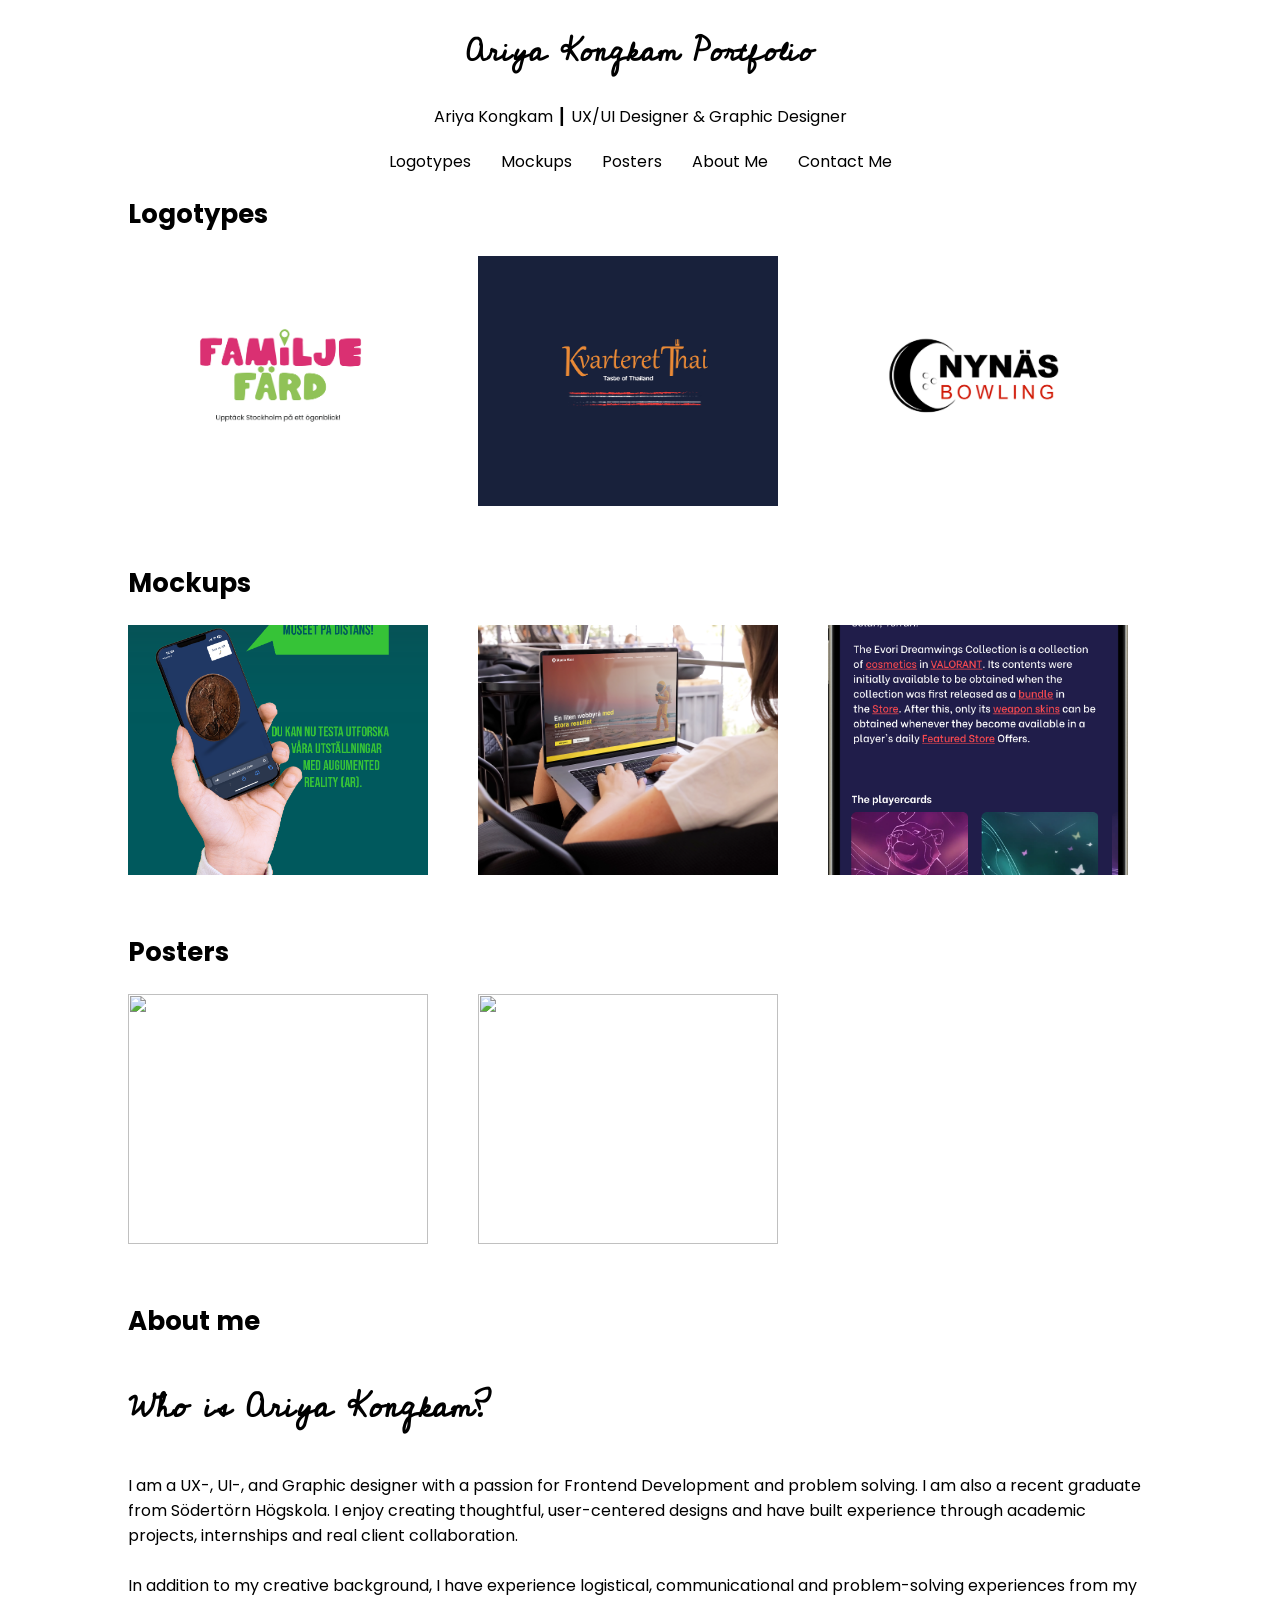
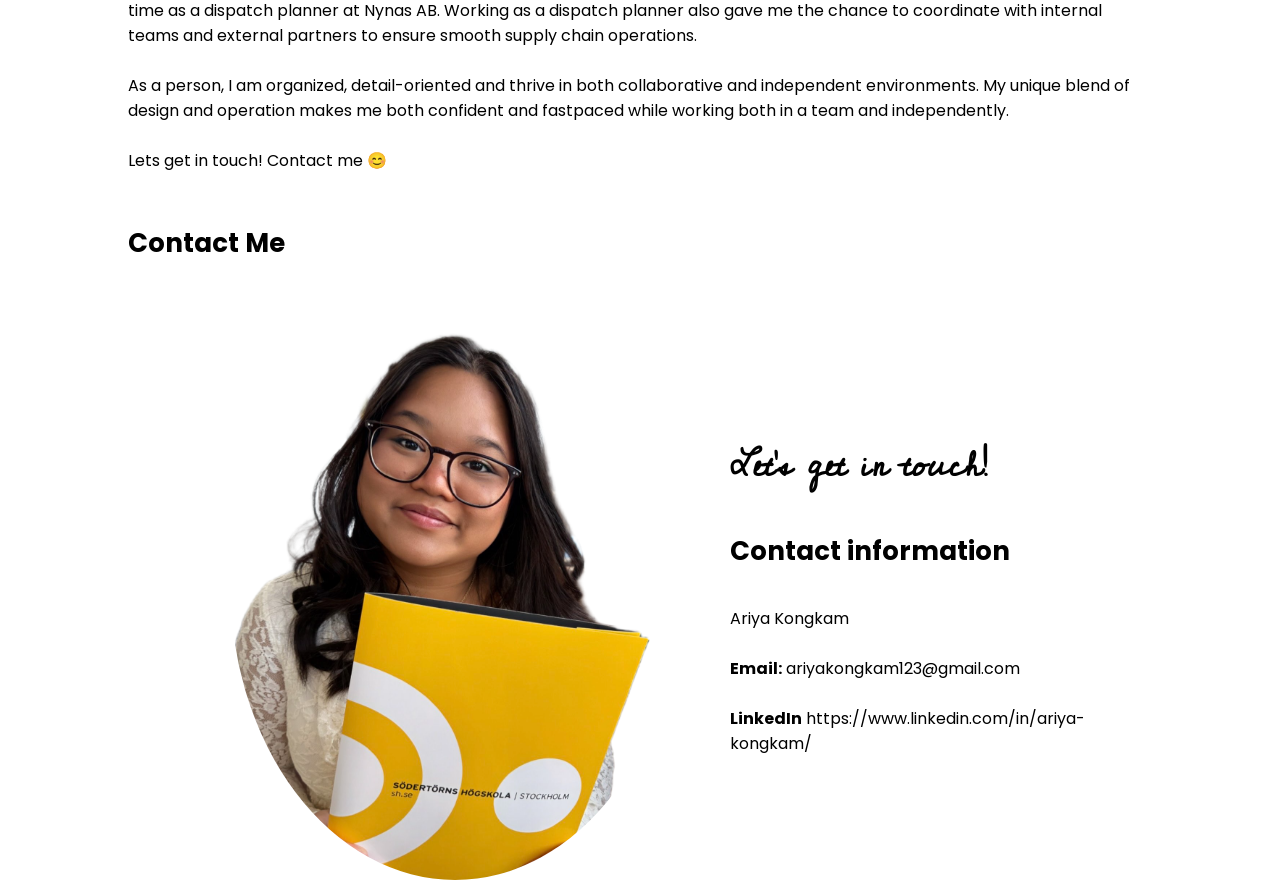
==== index.html @ f7e3c741 "Add files via upload Initial portfolio upload" ====
<!DOCTYPE html>
<html>
    <head>
        <link rel="preconnect" href="https://fonts.googleapis.com">
        <link rel="preconnect" href="https://fonts.gstatic.com" crossorigin>
        <link href="https://fonts.googleapis.com/css2?family=Cedarville+Cursive&family=Poppins:ital,wght@0,100;0,200;0,300;0,400;0,500;0,600;0,700;0,800;0,900;1,100;1,200;1,300;1,400;1,500;1,600;1,700;1,800;1,900&display=swap" rel="stylesheet">

        <link rel="icon" type="image/x-icon" href="favi2.ico">
        <link rel="stylesheet" href="style.css">
        <title>Ariya Kongkam Portfolio</title>
    </head>

<body>
    <h1>Ariya Kongkam Portfolio</h1>
    <div class="underr">
        <p>Ariya Kongkam ┃ UX/UI Designer & Graphic Designer</p>
    </div>

<ul class="nav">
    <li><a href="#logotypes">Logotypes</a></li>
    <li><a href="#mockups">Mockups</a></li>
    <li><a href="#posters">Posters</a></li>
    <li><a href="#aboutme">About Me</a></li>
    <li><a href="#contactme">Contact Me</a></li>
</ul>

<section id="logotypes">
        <h2>Logotypes</h2>
    
            <div class="imgs">
                <a href="familjefard.html"><img src="logotype_familjefard1.png"></a>
                <a href="kvarteretthai.html"><img src="logotype_kvarteretthai.png"></a>
                <a href="nynasbowling.html"><img src="logotype_nynashamnbowling1.png"></a>
            </div>
</section>

<section id="mockups">
        <h2>Mockups</h2>

            <div class="imgs">
                <a href="ekonomiska.html"><img src="mockup_ekonmiska1.png"></a>
                <a href="studiopixel.html"><img src="mockup_studiopixel.png"></a>
                <a href="valorant.html"><img src="uxui_valorant2.png"></a>
        </div>
</section>

<section id="posters">
        <h2>Posters</h2>

        <div class="imgs">
            <a href="dancarino.html"><img src="posters_dancarino.png"></a>
            <a href="fndagen.html"><img src="posters_fndagen.png"></a>
        </div>
</section>

<section id="aboutme">
    <h2>About me</h2>

    <h3>Who is Ariya Kongkam?</h3>

    <p class="aboutme-text">I am a UX-, UI-, and Graphic designer with a passion for Frontend Development and problem solving. I am also a recent graduate from Södertörn Högskola. I enjoy creating thoughtful, user-centered designs and have built experience through academic projects, internships and real client collaboration.<br><br>
        In addition to my creative background, I have experience logistical, communicational and problem-solving experiences from my time as a dispatch planner at Nynas AB. Working as a dispatch planner also gave me the chance to coordinate with internal teams and external partners to ensure smooth supply chain operations.<br><br>
        As a person, I am organized, detail-oriented and thrive in both collaborative and independent environments. My unique blend of design and operation makes me both confident and fastpaced while working both in a team and independently.
<br><br>
Lets get in touch! Contact me 😊</p>
    
</section>

<section id="contactme">
        <h2>Contact Me</h2>

        <div class="contact-container">
            <div>
                <img src="me2.png" alt="ariya kongkam">
            </div>

            <div class="contacttext">
                <h3>Let's get in touch!</h3>

                <h4>Contact information<br></h4>
                    <p>Ariya Kongkam<br><br>
                    <strong>Email:</strong> ariyakongkam123@gmail.com<br><br>
                    <strong>LinkedIn</strong> https://www.linkedin.com/in/ariya-kongkam/
                    </p>
            </div>
        </div>
</section>

</body>
</html>
---- style.css ----
body{
    scroll-behavior: smooth;
    font-family: "Poppins", sans-serif;
    margin: 0px 10% 0px 10%;
}

h1{
    font-family: "Cedarville Cursive", cursive;
    font-size: 32px;
    text-align: center;
    list-style: none;
}

.underr{
    text-align: center;
}

h2{
    font-size: 26px;
}

h3{
    font-family: "Cedarville Cursive", cursive;
    font-size: 34px;
}

.p{
    font-size: 14px;
}

/* Poppins font */
.poppins-regular {
  font-family: "Poppins", sans-serif;
  font-weight: 400;
  font-style: normal;
}

.poppins-bold {
  font-family: "Poppins", sans-serif;
  font-weight: 700;
  font-style: normal;
}

/* Cederville Cursive */
.cedarville-cursive-regular {
  font-family: "Cedarville Cursive", cursive;
  font-weight: 400;
  font-style: normal;
}

/* Navigation */
.nav{
    list-style: none;
    padding: 0%;
    margin: 20px 0;
    display: flex;
    gap: 30px;
    justify-content: center;
}

.nav li a{
    text-decoration: none;
    color: black;
}

.nav li a:hover{
    font-weight: bold;
}

/* Images */
.imgs{
    margin-bottom: 5%;
    display: flex;
    gap: 50px;
    flex-wrap: wrap;
}

.imgs img{
    width: 300px;
    height: 250px;
    object-fit: cover;
    transition: 0.5s;
}

.imgs img:hover{
    opacity: 0.3;
}

/* Contact feild */
.contact-container{
    margin-left: 10%;
    display: flex;
    align-items: center;
    gap: 50px;
}

.contact-container img{
    width: 450px;
    max-height: 600px;
    border-radius: 50%;
}

.contacttext{
    max-width: 500px;
}

.contacttext h4{
    font-size: 26px;
    font-weight: bold;
}

/* design */
.design{
    text-align: center;
    justify-content: center;
}

.design img{
    width: 40%;
    height: 100%;
    padding: 20px;
}

.design h4{
    font-weight: bold;
    font-size: 14px;
}

.design p{
    margin-bottom: 8%;
}

/* Back icon */
.backicon{
    display: inline-flex;
    align-items: center;
    gap: 20px;
}

.aboutme-text{
    margin-bottom: 5%;
}
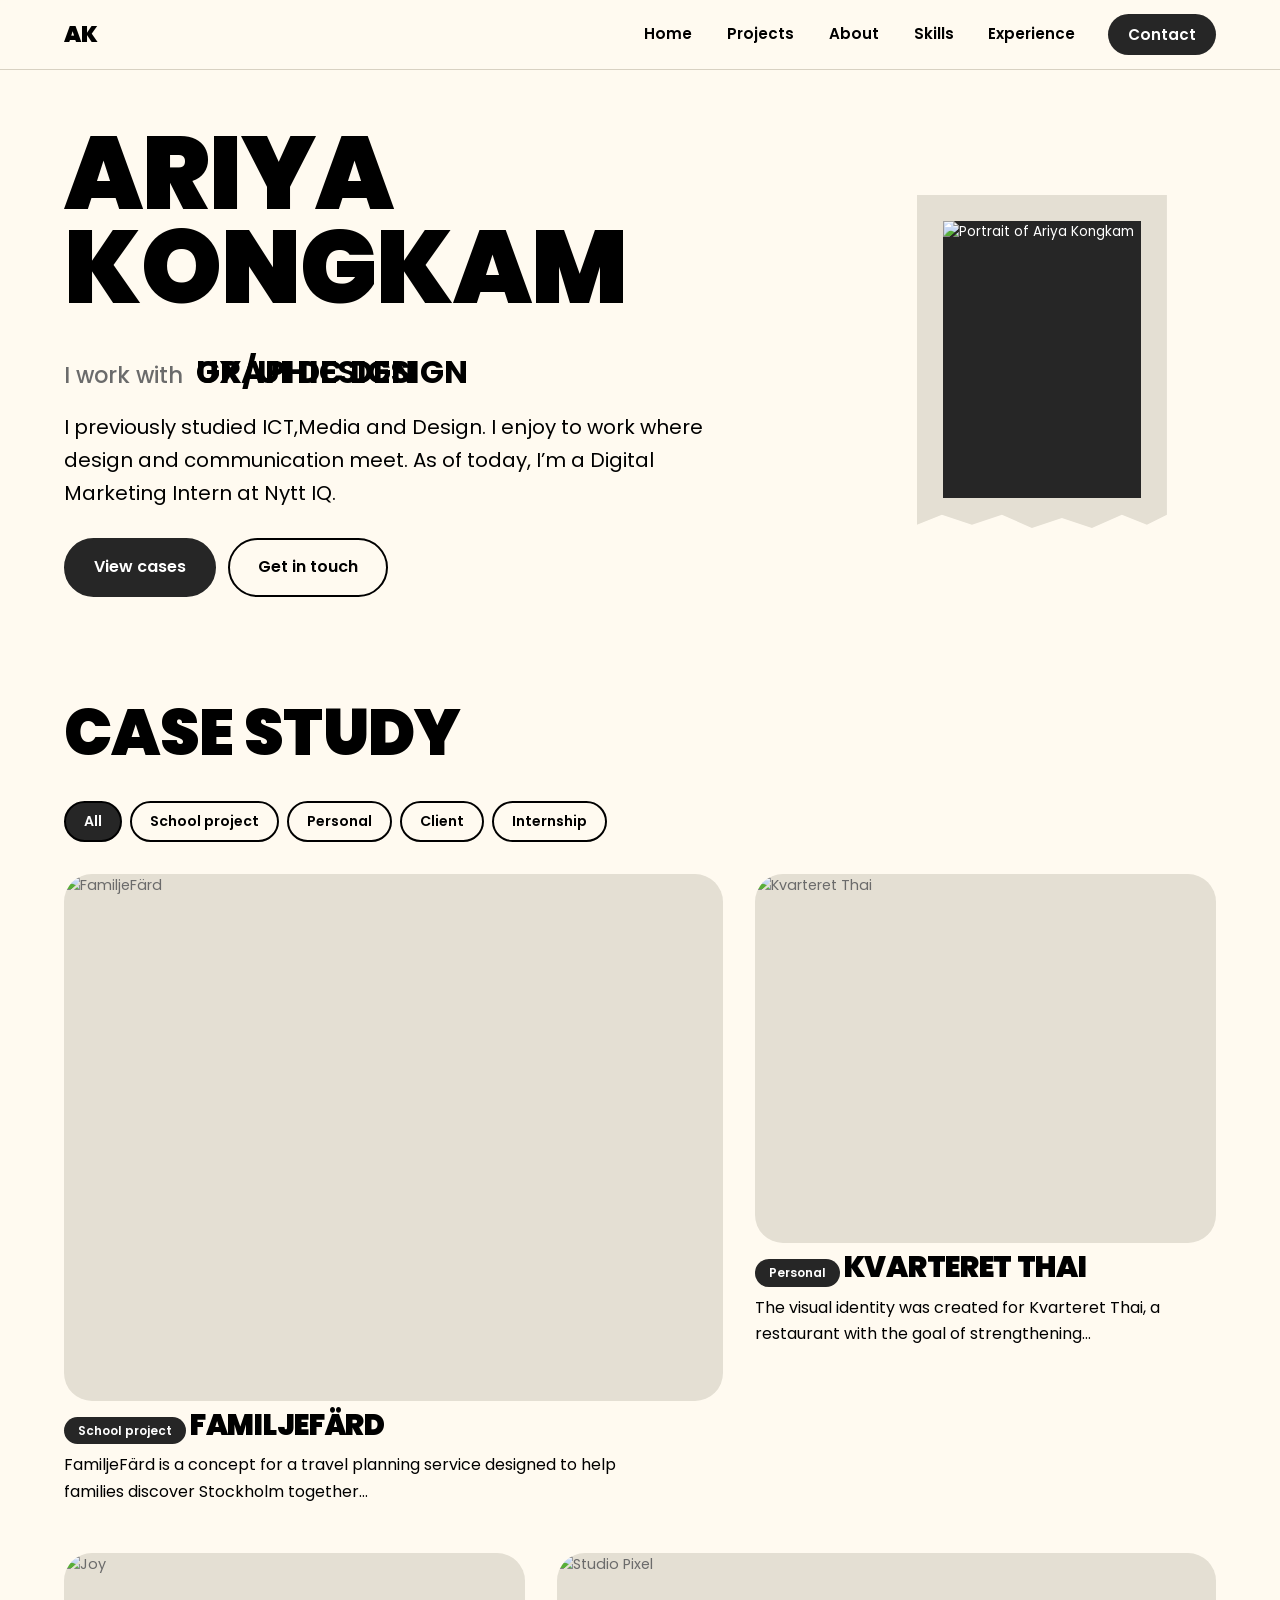
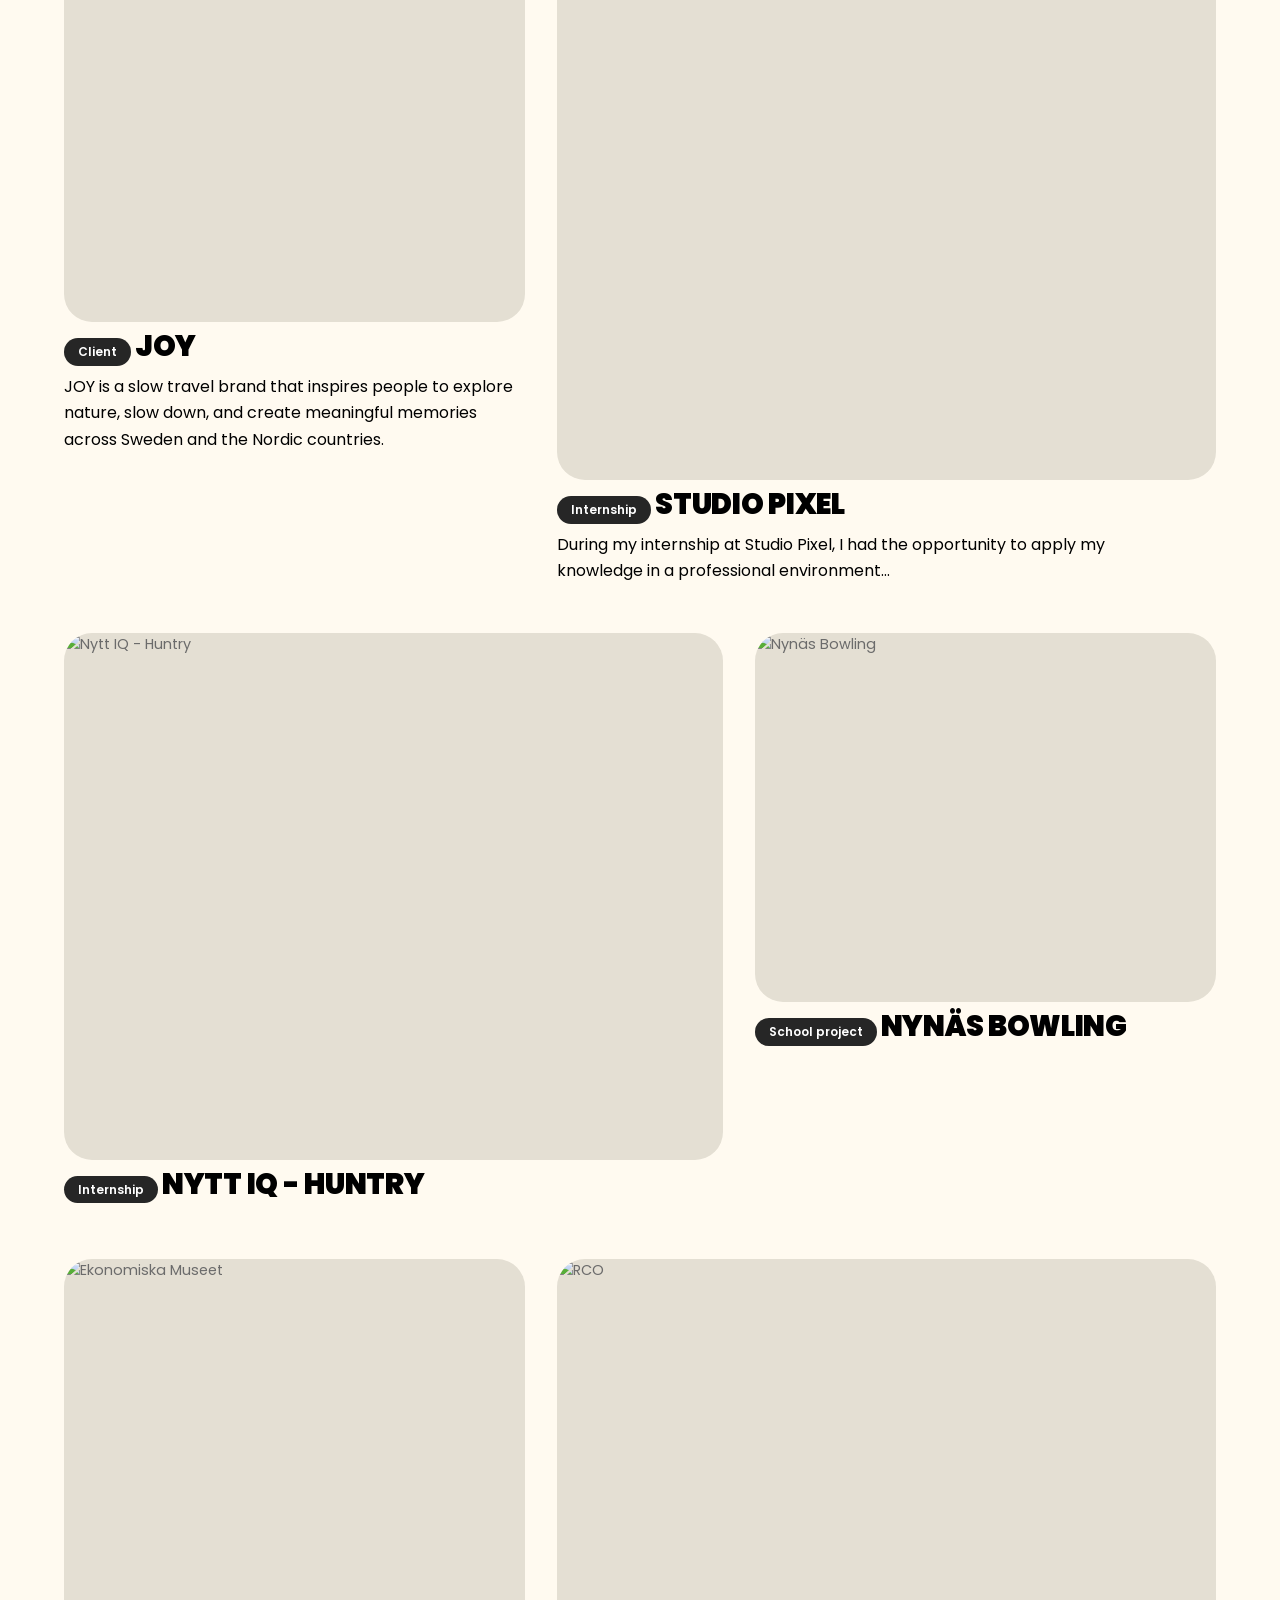
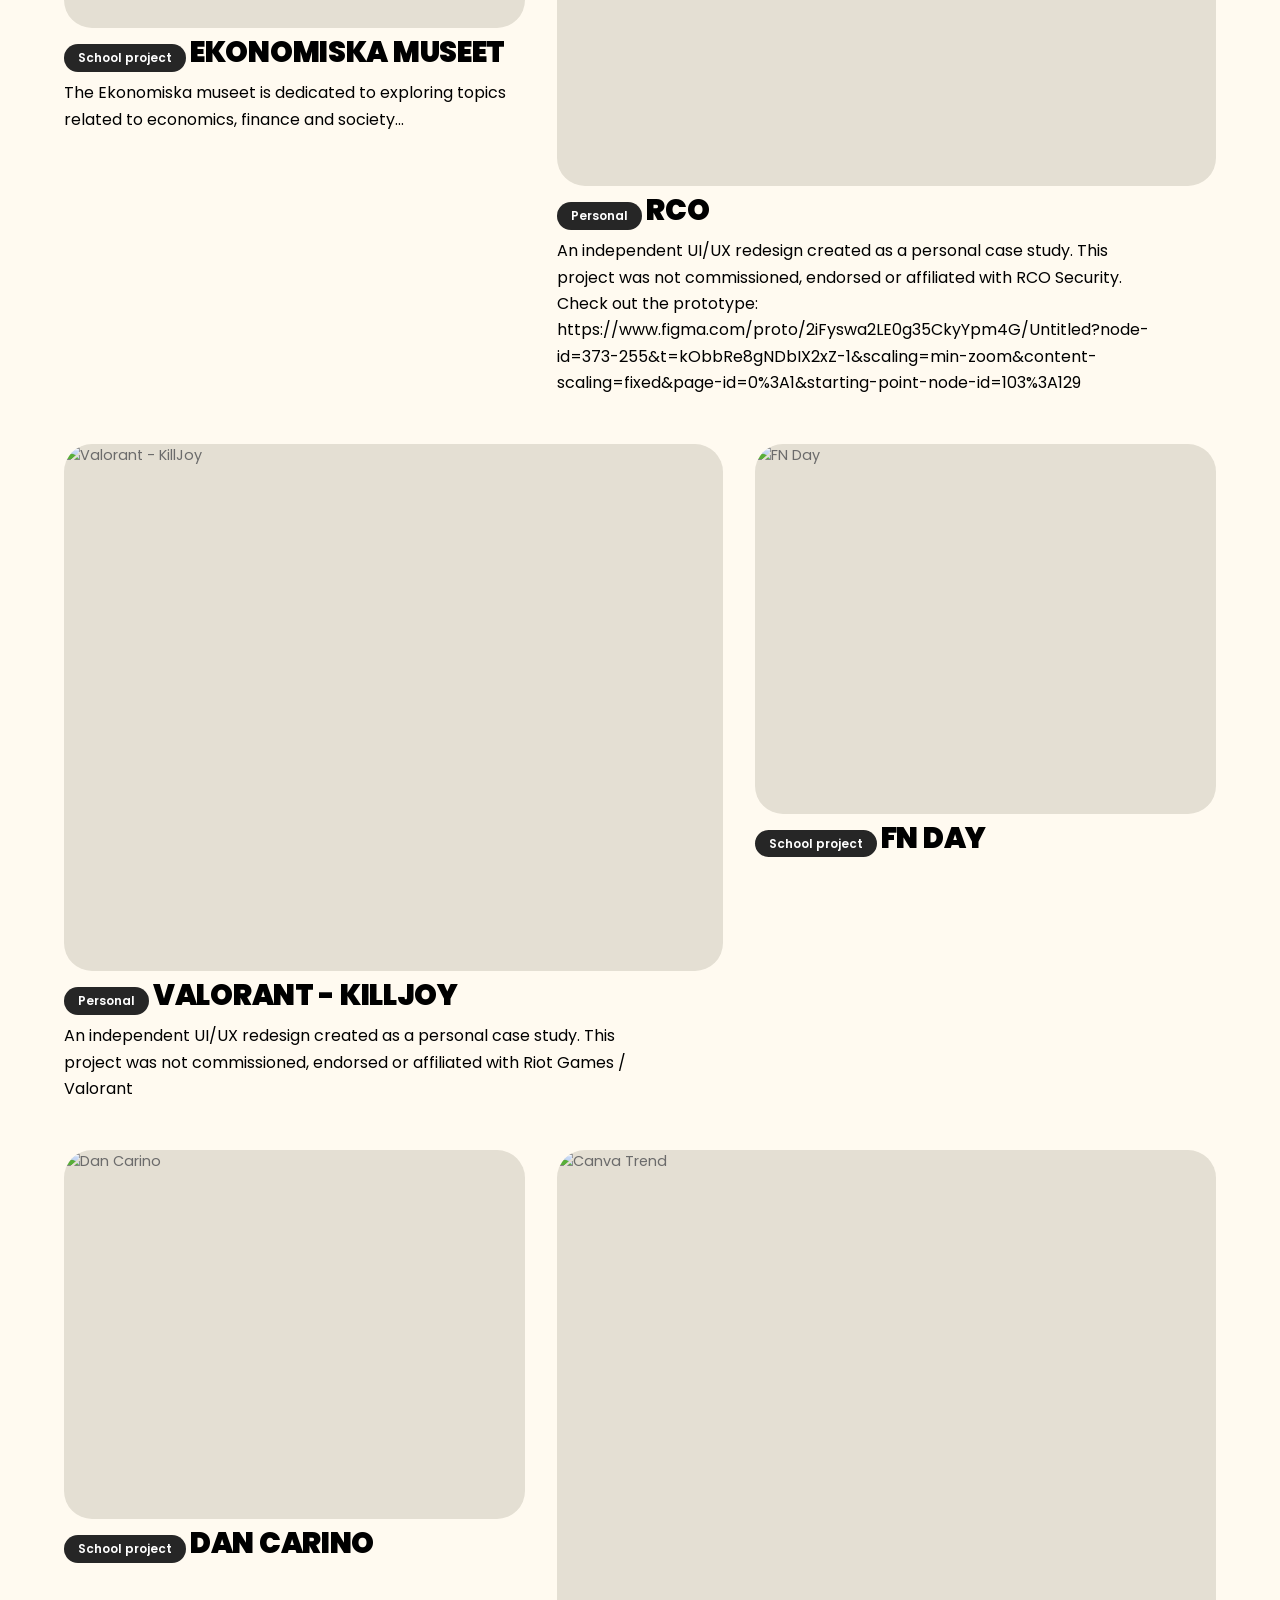
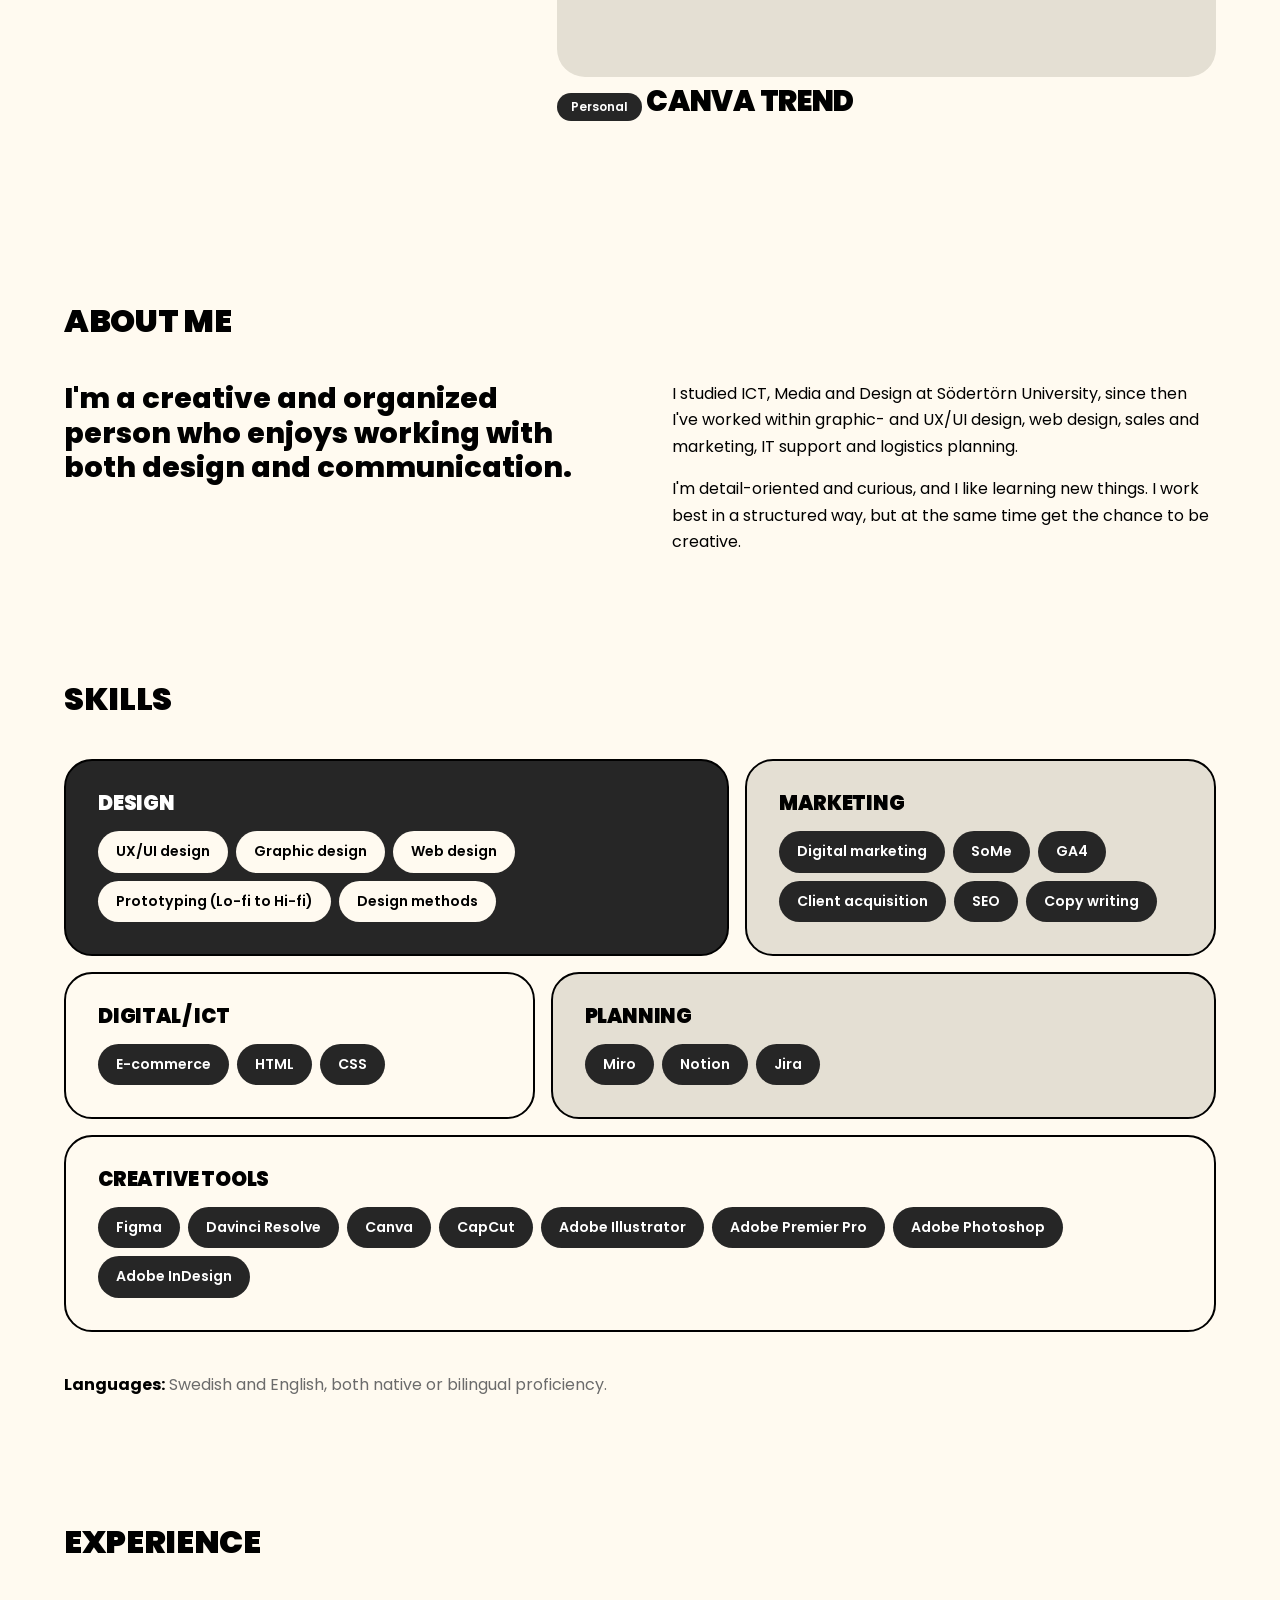
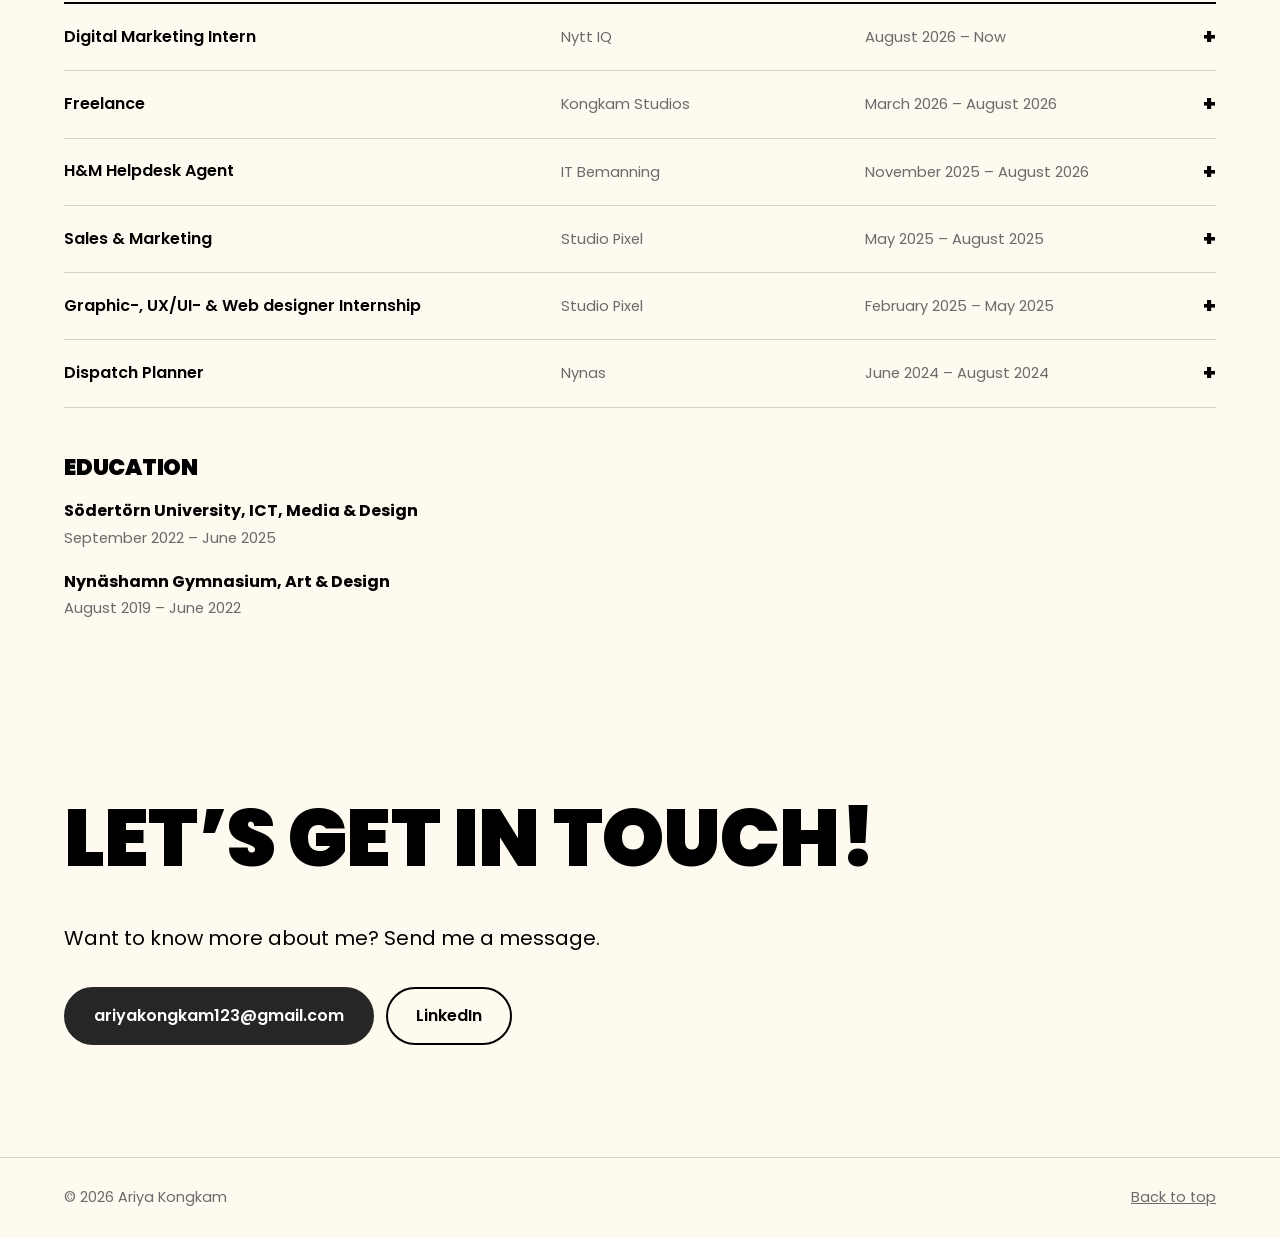
==== commit d9847444: "Add files via upload" ====
--- a/index.html
+++ b/index.html
@@ -1,90 +1,104 @@
-<!DOCTYPE html>
-<html>
-    <head>
-        <link rel="preconnect" href="https://fonts.googleapis.com">
-        <link rel="preconnect" href="https://fonts.gstatic.com" crossorigin>
-        <link href="https://fonts.googleapis.com/css2?family=Cedarville+Cursive&family=Poppins:ital,wght@0,100;0,200;0,300;0,400;0,500;0,600;0,700;0,800;0,900;1,100;1,200;1,300;1,400;1,500;1,600;1,700;1,800;1,900&display=swap" rel="stylesheet">
-
-        <link rel="icon" type="image/x-icon" href="favi2.ico">
-        <link rel="stylesheet" href="style.css">
-        <title>Ariya Kongkam Portfolio</title>
-    </head>
-
-<body>
-    <h1>Ariya Kongkam Portfolio</h1>
-    <div class="underr">
-        <p>Ariya Kongkam ┃ UX/UI Designer & Graphic Designer</p>
-    </div>
-
-<ul class="nav">
-    <li><a href="#logotypes">Logotypes</a></li>
-    <li><a href="#mockups">Mockups</a></li>
-    <li><a href="#posters">Posters</a></li>
-    <li><a href="#aboutme">About Me</a></li>
-    <li><a href="#contactme">Contact Me</a></li>
-</ul>
-
-<section id="logotypes">
-        <h2>Logotypes</h2>
-    
-            <div class="imgs">
-                <a href="familjefard.html"><img src="logotype_familjefard1.png"></a>
-                <a href="kvarteretthai.html"><img src="logotype_kvarteretthai.png"></a>
-                <a href="nynasbowling.html"><img src="logotype_nynashamnbowling1.png"></a>
-            </div>
-</section>
-
-<section id="mockups">
-        <h2>Mockups</h2>
-
-            <div class="imgs">
-                <a href="ekonomiska.html"><img src="mockup_ekonmiska1.png"></a>
-                <a href="studiopixel.html"><img src="mockup_studiopixel.png"></a>
-                <a href="valorant.html"><img src="uxui_valorant2.png"></a>
-        </div>
-</section>
-
-<section id="posters">
-        <h2>Posters</h2>
-
-        <div class="imgs">
-            <a href="dancarino.html"><img src="posters_dancarino.png"></a>
-            <a href="fndagen.html"><img src="posters_fndagen.png"></a>
-        </div>
-</section>
-
-<section id="aboutme">
-    <h2>About me</h2>
-
-    <h3>Who is Ariya Kongkam?</h3>
-
-    <p class="aboutme-text">I am a UX-, UI-, and Graphic designer with a passion for Frontend Development and problem solving. I am also a recent graduate from Södertörn Högskola. I enjoy creating thoughtful, user-centered designs and have built experience through academic projects, internships and real client collaboration.<br><br>
-        In addition to my creative background, I have experience logistical, communicational and problem-solving experiences from my time as a dispatch planner at Nynas AB. Working as a dispatch planner also gave me the chance to coordinate with internal teams and external partners to ensure smooth supply chain operations.<br><br>
-        As a person, I am organized, detail-oriented and thrive in both collaborative and independent environments. My unique blend of design and operation makes me both confident and fastpaced while working both in a team and independently.
-<br><br>
-Lets get in touch! Contact me 😊</p>
-    
-</section>
-
-<section id="contactme">
-        <h2>Contact Me</h2>
-
-        <div class="contact-container">
-            <div>
-                <img src="me2.png" alt="ariya kongkam">
-            </div>
-
-            <div class="contacttext">
-                <h3>Let's get in touch!</h3>
-
-                <h4>Contact information<br></h4>
-                    <p>Ariya Kongkam<br><br>
-                    <strong>Email:</strong> ariyakongkam123@gmail.com<br><br>
-                    <strong>LinkedIn</strong> https://www.linkedin.com/in/ariya-kongkam/
-                    </p>
-            </div>
-        </div>
-</section>
-
-</body>
-</html>+<!DOCTYPE html>
+<html lang="en">
+<head>
+<meta charset="utf-8">
+<meta name="viewport" content="width=device-width, initial-scale=1">
+<title>Ariya Kongkam | UX/UI, Graphic Design & Digital Marketing</title>
+<meta name="description" content="Portfolio of Ariya Kongkam: UX/UI and graphic design, digital marketing and social media. Based in Stockholm.">
+<meta property="og:title" content="Ariya Kongkam | Portfolio">
+<meta property="og:description" content="UX/UI, graphic design and digital marketing.">
+<meta property="og:type" content="website">
+<!-- [WEBSITE URL] add <link rel="canonical" href="..."> and og:image once you have a domain -->
+<link rel="preconnect" href="https://fonts.googleapis.com">
+<link rel="preconnect" href="https://fonts.gstatic.com" crossorigin>
+<link href="https://fonts.googleapis.com/css2?family=Poppins:wght@400;500;600;800;900&display=swap" rel="stylesheet">
+<link rel="stylesheet" href="style.css">
+<link rel="stylesheet" href="modal.css">
+<script type="application/ld+json">
+{"@context":"https://schema.org","@type":"Person","name":"Ariya Kongkam","jobTitle":"Digital Marketing Intern, UX/UI and Graphic Designer","email":"mailto:ariyakongkam123@gmail.com","sameAs":["https://www.linkedin.com/in/ariya-kongkam/"],"alumniOf":"Södertörn University"}
+</script>
+</head>
+<body>
+<a class="skip" href="#main">Skip to content</a>
+
+<header class="nav">
+  <a class="logo" href="#home" aria-label="Ariya Kongkam, home">AK</a>
+  <button class="burger" aria-label="Open menu" aria-expanded="false" aria-controls="menu"><span></span><span></span></button>
+  <nav id="menu" aria-label="Main">
+    <a href="#home">Home</a>
+    <a href="#projects">Projects</a>
+    <a href="#about">About</a>
+    <a href="#skills">Skills</a>
+    <a href="#experience">Experience</a>
+    <a href="#contact" class="pill-link">Contact</a>
+  </nav>
+</header>
+
+<main id="main">
+<section id="home" class="hero">
+  <div class="hero-text">
+    <h1>Ariya<br>Kongkam</h1>
+    <p class="role-line"><span>I work with</span>
+      <span class="roles" aria-live="off">
+        <b class="on">UX/UI design</b><b>graphic design</b><b>digital marketing</b>
+      </span>
+    </p>
+    <p class="lead">I previously studied ICT,Media and Design. I enjoy to work where design and communication meet. As of today, I’m a Digital Marketing Intern at Nytt IQ.</p>
+    <div class="actions">
+      <a class="btn" href="#projects">View cases</a>
+      <a class="btn ghost" href="#contact">Get in touch</a>
+    </div>
+  </div>
+  <div class="hero-photo" aria-hidden="false">
+    <div class="paper">
+      <div class="photo"><img src="images/ariya.png" alt="Portrait of Ariya Kongkam"></div>
+    </div>
+  </div>
+</section>
+
+<section id="projects">
+  <h2>Case study</h2>
+  <div class="filters" id="filters" role="group" aria-label="Filter projects"></div>
+  <div class="grid" id="project-grid"></div>
+</section>
+
+<section id="about">
+  <h2>About me</h2>
+  <div class="about-grid">
+    <p class="big-text">I'm a creative and organized person who enjoys working with both design and communication.</p>
+    <div class="prose">
+      <p>I studied ICT, Media and Design at Södertörn University, since then I've worked within graphic- and UX/UI design, web design, sales and marketing, IT support and logistics planning.</p>
+      <p>I'm detail-oriented and curious, and I like learning new things. I work best in a structured way, but at the same time get the chance to be creative.</p>
+    </div>
+  </div>
+</section>
+
+<section id="skills">
+  <h2>Skills</h2>
+  <div class="skill-groups" id="skill-groups"></div>
+  <p class="langs"><b>Languages:</b> Swedish and English, both native or bilingual proficiency.</p>
+</section>
+
+<section id="experience">
+  <h2>Experience</h2>
+  <div class="exp" id="timeline"></div>
+  <h3 class="sub">Education</h3>
+  <ul class="edu" id="edu"></ul>
+</section>
+
+<section id="contact" class="contact">
+  <h2>Let’s get in touch!</h2>
+  <p class="lead">Want to know more about me? Send me a message.</p>
+  <div class="contact-links">
+    <a class="btn" href="mailto:ariyakongkam123@gmail.com">ariyakongkam123@gmail.com</a>
+    <a class="btn ghost" href="https://www.linkedin.com/in/ariya-kongkam/" target="_blank" rel="noopener">LinkedIn</a>
+    <!-- [OTHER LINKS]: Instagram, Behance, Dribbble, etc. Copy a line above and change the link. -->
+  </div>
+</section>
+</main>
+
+<footer><span>© <span id="year"></span> Ariya Kongkam</span><a href="#home">Back to top</a></footer>
+<script src="script.js"></script>
+<script src="case-studies.js"></script>
+</body>
+</html>
--- a/style.css
+++ b/style.css
@@ -1,142 +1,156 @@
-body{
-    scroll-behavior: smooth;
-    font-family: "Poppins", sans-serif;
-    margin: 0px 10% 0px 10%;
-}
-
-h1{
-    font-family: "Cedarville Cursive", cursive;
-    font-size: 32px;
-    text-align: center;
-    list-style: none;
-}
-
-.underr{
-    text-align: center;
-}
-
-h2{
-    font-size: 26px;
-}
-
-h3{
-    font-family: "Cedarville Cursive", cursive;
-    font-size: 34px;
-}
-
-.p{
-    font-size: 14px;
-}
-
-/* Poppins font */
-.poppins-regular {
-  font-family: "Poppins", sans-serif;
-  font-weight: 400;
-  font-style: normal;
-}
-
-.poppins-bold {
-  font-family: "Poppins", sans-serif;
-  font-weight: 700;
-  font-style: normal;
-}
-
-/* Cederville Cursive */
-.cedarville-cursive-regular {
-  font-family: "Cedarville Cursive", cursive;
-  font-weight: 400;
-  font-style: normal;
-}
-
-/* Navigation */
-.nav{
-    list-style: none;
-    padding: 0%;
-    margin: 20px 0;
-    display: flex;
-    gap: 30px;
-    justify-content: center;
-}
-
-.nav li a{
-    text-decoration: none;
-    color: black;
-}
-
-.nav li a:hover{
-    font-weight: bold;
-}
-
-/* Images */
-.imgs{
-    margin-bottom: 5%;
-    display: flex;
-    gap: 50px;
-    flex-wrap: wrap;
-}
-
-.imgs img{
-    width: 300px;
-    height: 250px;
-    object-fit: cover;
-    transition: 0.5s;
-}
-
-.imgs img:hover{
-    opacity: 0.3;
-}
-
-/* Contact feild */
-.contact-container{
-    margin-left: 10%;
-    display: flex;
-    align-items: center;
-    gap: 50px;
-}
-
-.contact-container img{
-    width: 450px;
-    max-height: 600px;
-    border-radius: 50%;
-}
-
-.contacttext{
-    max-width: 500px;
-}
-
-.contacttext h4{
-    font-size: 26px;
-    font-weight: bold;
-}
-
-/* design */
-.design{
-    text-align: center;
-    justify-content: center;
-}
-
-.design img{
-    width: 40%;
-    height: 100%;
-    padding: 20px;
-}
-
-.design h4{
-    font-weight: bold;
-    font-size: 14px;
-}
-
-.design p{
-    margin-bottom: 8%;
-}
-
-/* Back icon */
-.backicon{
-    display: inline-flex;
-    align-items: center;
-    gap: 20px;
-}
-
-.aboutme-text{
-    margin-bottom: 5%;
-}+/* ---------- Tokens (edit colours/fonts here) ---------- */
+:root{
+  --cream:#FFFAF0;
+  --ink:#000;
+  --pill:#262626;
+  --grey:#6b6b6b;
+  --paper:#E4DFD3;
+  --line:#d8d1c2;
+  --font:'Poppins',system-ui,sans-serif;
+  --pad:clamp(20px,5vw,72px);
+}
+*{box-sizing:border-box;margin:0}
+html{scroll-behavior:smooth;scroll-padding-top:76px}
+body{background:var(--cream);color:var(--ink);font:400 1rem/1.65 var(--font);-webkit-font-smoothing:antialiased}
+img{max-width:100%;display:block}
+a{color:inherit}
+:focus-visible{outline:3px solid var(--ink);outline-offset:3px;border-radius:6px}
+.skip{position:absolute;left:-999px;background:var(--ink);color:#fff;padding:8px 14px;z-index:99}
+.skip:focus{left:8px;top:8px}
+
+section{padding:clamp(56px,9vw,112px) var(--pad);max-width:1280px;margin:0 auto}
+h1,h2,h3{font-weight:900;line-height:1;letter-spacing:-.01em}
+h2{font-size:clamp(1.8rem,4.5vw,2.8rem);text-transform:uppercase;margin-bottom:clamp(24px,4vw,44px)}
+.lead{font-size:clamp(1.05rem,2vw,1.25rem);max-width:34em}
+.section-note{color:var(--grey);margin:-24px 0 32px}
+
+/* ---------- Nav ---------- */
+.nav{position:sticky;top:0;z-index:50;display:flex;justify-content:space-between;align-items:center;padding:14px var(--pad);background:rgba(255,250,240,.94);backdrop-filter:blur(6px);border-bottom:1px solid var(--line)}
+.logo{font-weight:900;font-size:1.4rem;text-decoration:none}
+.nav nav{display:flex;gap:clamp(14px,2.4vw,32px);align-items:center}
+.nav nav a{text-decoration:none;font-weight:600;font-size:.95rem;padding:6px 2px;border-bottom:2px solid transparent;transition:border-color .2s}
+.nav nav a:hover{border-color:var(--ink)}
+.nav nav a.pill-link{background:var(--pill);color:#fff;border-radius:999px;padding:8px 20px;border:0}
+.burger{display:none;width:44px;height:44px;border:0;background:none;cursor:pointer;position:relative}
+.burger span{position:absolute;left:10px;right:10px;height:3px;background:var(--ink);border-radius:2px;transition:transform .25s,top .25s}
+.burger span:first-child{top:16px}.burger span:last-child{top:25px}
+.burger[aria-expanded=true] span:first-child{top:21px;transform:rotate(45deg)}
+.burger[aria-expanded=true] span:last-child{top:21px;transform:rotate(-45deg)}
+
+/* ---------- Hero ---------- */
+.hero{display:grid;grid-template-columns:1.7fr .8fr;gap:clamp(24px,5vw,72px);align-items:center;padding-top:clamp(28px,5vw,56px);padding-bottom:clamp(24px,4vw,48px)}
+.hero h1{font-size:clamp(2.8rem,8.5vw,6.4rem);text-transform:uppercase;line-height:.92;position:relative;display:inline-block}
+.role-line{margin:clamp(20px,3vw,32px) 0 12px;font-weight:800;font-size:clamp(1.3rem,3vw,2rem);text-transform:uppercase;display:flex;flex-wrap:wrap;gap:.4em;align-items:baseline}
+.role-line>span:first-child{font-weight:500;text-transform:none;color:var(--grey);font-size:.7em}
+.roles{display:inline-grid}
+.roles b{grid-area:1/1;opacity:0;transform:translateY(60%);transition:opacity .45s,transform .45s}
+.roles b.on{opacity:1;transform:none}
+.actions{display:flex;flex-wrap:wrap;gap:12px;margin-top:28px}
+.btn{display:inline-block;background:var(--pill);color:#fff;font-weight:600;text-decoration:none;padding:14px 28px;border-radius:999px;border:2px solid var(--pill);transition:transform .2s,background .2s,color .2s}
+.btn:hover{transform:translateY(-2px)}
+.btn.ghost{background:transparent;color:var(--ink);border-color:var(--ink)}
+.btn.ghost:hover{background:var(--ink);color:#fff}
+
+.hero-photo{position:relative;justify-self:center;width:min(100%,250px)}
+.paper{background:var(--paper);padding:26px 26px 30px;display:flex;clip-path:polygon(0 0,100% 0,100% 96%,92% 99%,82% 96%,70% 100%,58% 97%,46% 100%,34% 96%,22% 99%,10% 96%,0 99%);aspect-ratio:3/4}
+.photo{flex:1;width:100%;background:var(--pill);color:#fff;display:grid;place-items:center;font-size:.85rem;overflow:hidden}
+.photo img{width:100%;height:100%;object-fit:cover}
+
+/* ---------- About ---------- */
+.about-grid{display:grid;grid-template-columns:1fr 1fr;gap:clamp(24px,5vw,72px);align-items:start}
+.big-text{font-size:clamp(1.25rem,2.6vw,1.8rem);font-weight:800;line-height:1.2}
+.prose p+p{margin-top:1em}
+.prose{max-width:34em}
+
+/* ---------- Skills ---------- */
+.tags{display:flex;flex-wrap:wrap;gap:8px;list-style:none;padding:0}
+.tags li{background:var(--pill);color:#fff;font-weight:600;font-size:.88rem;padding:9px 18px;border-radius:999px}
+.tags li.todo{background:transparent;color:var(--grey);border:2px dashed var(--line)}
+.langs{margin-top:40px;color:var(--grey)}.langs b{color:var(--ink)}
+
+/* ---------- Projects ---------- */
+.grid{display:grid;grid-template-columns:repeat(12,1fr);gap:clamp(28px,4vw,48px) clamp(16px,3vw,32px)}
+.card{grid-column:span 6;text-decoration:none;display:block}
+.card:nth-child(4n+1),.card:nth-child(4n){grid-column:span 7}
+.card:nth-child(4n+2),.card:nth-child(4n+3){grid-column:span 5}
+.thumb{position:relative;overflow:hidden;border-radius:28px;background:var(--paper);aspect-ratio:5/4;display:grid;place-items:center;color:var(--grey);font-size:.9rem}
+.thumb img{position:absolute;inset:0;width:100%;height:100%;object-fit:cover;transition:transform .6s cubic-bezier(.2,.7,.2,1)}
+.card:hover .thumb img,.card:focus-visible .thumb img{transform:scale(1.05)}
+.view{position:absolute;right:16px;bottom:16px;background:var(--cream);color:var(--ink);font-weight:600;font-size:.85rem;padding:8px 18px;border-radius:999px;opacity:0;transform:translateY(8px);transition:opacity .25s,transform .25s}
+.card:hover .view,.card:focus-visible .view{opacity:1;transform:none}
+.card h3{font-size:1.8rem;margin:18px 0 6px;text-transform:uppercase;background:linear-gradient(var(--ink),var(--ink)) 0 100%/0 3px no-repeat;display:inline;transition:background-size .3s}
+.card:hover h3{background-size:100% 3px}
+.cat{display:inline-block;background:var(--pill);color:#fff;font-size:.75rem;font-weight:600;padding:4px 14px;border-radius:999px;margin-top:16px}
+.card p{margin-top:8px;max-width:38em}
+.tools{color:var(--grey);font-size:.88rem}
+
+#projects{max-width:1440px;padding-top:clamp(32px,5vw,56px)}
+#projects h2{font-size:clamp(2.2rem,6vw,4rem)}
+#about,#skills,#experience{padding-top:clamp(36px,5vw,64px);padding-bottom:clamp(36px,5vw,64px)}
+#about h2,#skills h2,#experience h2{font-size:clamp(1.4rem,3vw,2rem)}
+.filters{display:flex;flex-wrap:wrap;gap:8px;margin:-8px 0 32px}.filters:empty{display:none}
+.filters button{font:600 .88rem var(--font);padding:8px 18px;border-radius:999px;border:2px solid var(--ink);background:transparent;cursor:pointer}
+.filters button[aria-pressed=true]{background:var(--pill);color:#fff}
+.card[hidden]{display:none}
+
+/* ---------- Experience (compact, expandable) ---------- */
+.exp{border-top:2px solid var(--ink)}
+.exp details{border-bottom:1px solid var(--line)}
+.exp summary{list-style:none;cursor:pointer;display:grid;grid-template-columns:2fr 1.2fr 1.3fr 24px;gap:12px;padding:16px 0;align-items:center;font-weight:600}
+.exp summary::-webkit-details-marker{display:none}
+.exp summary::after{content:"+";font-weight:800;font-size:1.3rem;justify-self:end;transition:transform .25s}
+.exp details[open] summary::after{transform:rotate(45deg)}
+.exp .o,.exp .w{color:var(--grey);font-weight:400;font-size:.92rem}
+.exp ul{padding:0 0 18px 1.2em}
+.sub{font-size:1.4rem;text-transform:uppercase;margin:48px 0 20px}
+.edu{list-style:none;padding:0;display:grid;gap:18px}
+.edu b{display:block}.edu span{color:var(--grey);font-size:.92rem}
+
+/* ---------- Contact ---------- */
+.contact h2{font-size:clamp(2.2rem,7vw,5rem)}
+.contact-links{display:flex;flex-wrap:wrap;gap:12px;margin-top:32px}
+footer{display:flex;justify-content:space-between;padding:28px var(--pad);border-top:1px solid var(--line);color:var(--grey);font-size:.9rem;max-width:1280px;margin:0 auto}
+
+/* ---------- Tablet ---------- */
+@media(max-width:900px){
+  .hero{grid-template-columns:1fr;min-height:0}
+  .hero-photo{order:-1;width:min(55%,220px);justify-self:start;margin-bottom:12px}
+  .about-grid{grid-template-columns:1fr}
+  .card,.card:nth-child(n){grid-column:span 6}
+}
+/* ---------- Mobile ---------- */
+@media(max-width:640px){
+  .burger{display:block}
+  .nav nav{position:absolute;top:100%;left:0;right:0;flex-direction:column;align-items:stretch;gap:0;background:var(--cream);border-bottom:1px solid var(--line);padding:8px var(--pad) 20px;display:none}
+  .nav nav.open{display:flex}
+  .nav nav a{font-size:1.2rem;font-weight:800;padding:14px 0;border-bottom:1px solid var(--line)}
+  .nav nav a.pill-link{text-align:center;margin-top:14px;padding:14px}
+  .card,.card:nth-child(n){grid-column:1/-1}
+  .view{opacity:1;transform:none}
+  .btn{width:100%;text-align:center}
+  .exp summary{grid-template-columns:1fr 24px;gap:2px 12px}
+  .exp summary::after{grid-column:2;grid-row:1/4}
+    .contact-links .btn{word-break:break-all}
+}
+/* ---------- Scroll reveal ---------- */
+.reveal{opacity:0;transform:translateY(18px);transition:opacity .6s ease,transform .6s ease}
+.reveal.in{opacity:1;transform:none}
+@media(prefers-reduced-motion:reduce){
+  .reveal{opacity:1;transform:none}
+  html{scroll-behavior:auto}
+  *{transition:none!important}
+}
+
+/* ---------- Skills tiles ---------- */
+.skill-groups{display:grid;grid-template-columns:repeat(12,1fr);gap:16px}
+.tile{grid-column:span 6;border:2px solid var(--ink);border-radius:28px;padding:clamp(20px,3vw,32px)}
+.tile h3{font-size:1.25rem;text-transform:uppercase;margin-bottom:18px}
+.tile .tags li{transition:transform .2s}
+.tile .tags li:hover{transform:rotate(-3deg) translateY(-2px)}
+.t0{background:var(--pill);color:#fff}
+.t0 .tags li{background:var(--cream);color:var(--ink)}
+.t1,.t3{background:var(--paper)}
+.t4{grid-column:1/-1}
+.t4 .tags li.todo{border-color:var(--grey)}
+@media(min-width:901px){.t0,.t3{grid-column:span 7}.t1,.t2{grid-column:span 5}}
+@media(max-width:640px){.tile,.t4{grid-column:1/-1}}
--- a/modal.css
+++ b/modal.css
@@ -0,0 +1,37 @@
+/* Case study pop-up. Loads after style.css */
+body.cm-open{overflow:hidden}
+dialog.cm{width:min(1000px,100%);max-width:100%;max-height:100dvh;height:100dvh;margin:0 auto;padding:0;border:0;background:var(--cream);color:var(--ink);overflow-y:auto;overscroll-behavior:contain}
+dialog.cm::backdrop{background:rgba(0,0,0,.6)}
+@media(min-width:760px){
+  dialog.cm{height:auto;max-height:calc(100dvh - 48px);margin:24px auto;border-radius:32px}
+}
+@media(prefers-reduced-motion:no-preference){
+  dialog.cm[open]{animation:cm-in .3s ease}
+  dialog.cm[open]::backdrop{animation:cm-fade .3s ease}
+  @keyframes cm-in{from{opacity:0;transform:translateY(24px)}}
+  @keyframes cm-fade{from{opacity:0}}
+}
+.cm-inner{padding:clamp(20px,4vw,48px)}
+.cm-close{position:sticky;top:0;float:right;z-index:3;font:600 .9rem var(--font);background:var(--pill);color:#fff;border:0;border-radius:999px;padding:10px 22px;cursor:pointer}
+.cm-close:hover{transform:translateY(-1px)}
+.cm-head{clear:both;padding-top:8px}
+.cm-head .cat{margin:0 0 14px}
+.cm-head h2{font-size:clamp(2.2rem,8vw,4.6rem);text-transform:uppercase;line-height:.95;margin:0}
+.cm-head .lead{margin-top:16px}
+.cm-meta{display:grid;grid-template-columns:repeat(auto-fit,minmax(150px,1fr));gap:18px;margin:28px 0;padding:20px 0;border-top:2px solid var(--ink);border-bottom:1px solid var(--line)}
+.cm-meta dt{color:var(--grey);font-size:.85rem}
+.cm-meta dd{margin:2px 0 0;font-weight:600}
+.cm-media{position:relative;margin:0;border-radius:24px;overflow:hidden;background:var(--paper);aspect-ratio:4/3}
+.cm-media.hero,.cm-media.wide{aspect-ratio:16/9;grid-column:1/-1}
+.cm-media img,.cm-media video,.cm-media iframe{position:absolute;inset:0;width:100%;height:100%;object-fit:cover;border:0}
+.cm-media video{background:#000}
+.cm-media.logo img{object-fit:contain;padding:clamp(16px,5vw,56px)}
+.cm-block{display:grid;grid-template-columns:1fr 2fr;gap:clamp(12px,4vw,48px);padding:clamp(24px,4vw,44px) 0;border-bottom:1px solid var(--line)}
+.cm-block h3{font-size:clamp(1.15rem,2.4vw,1.5rem);margin:0}
+.cm-block p+p{margin-top:1em}
+.cm-gallery{display:grid;grid-template-columns:1fr 1fr;gap:clamp(10px,2vw,20px);padding-top:clamp(24px,4vw,44px)}
+.cm-meta+.cm-media{margin-bottom:0}
+@media(max-width:640px){
+  .cm-block{grid-template-columns:1fr}
+  .cm-gallery{grid-template-columns:1fr}
+}
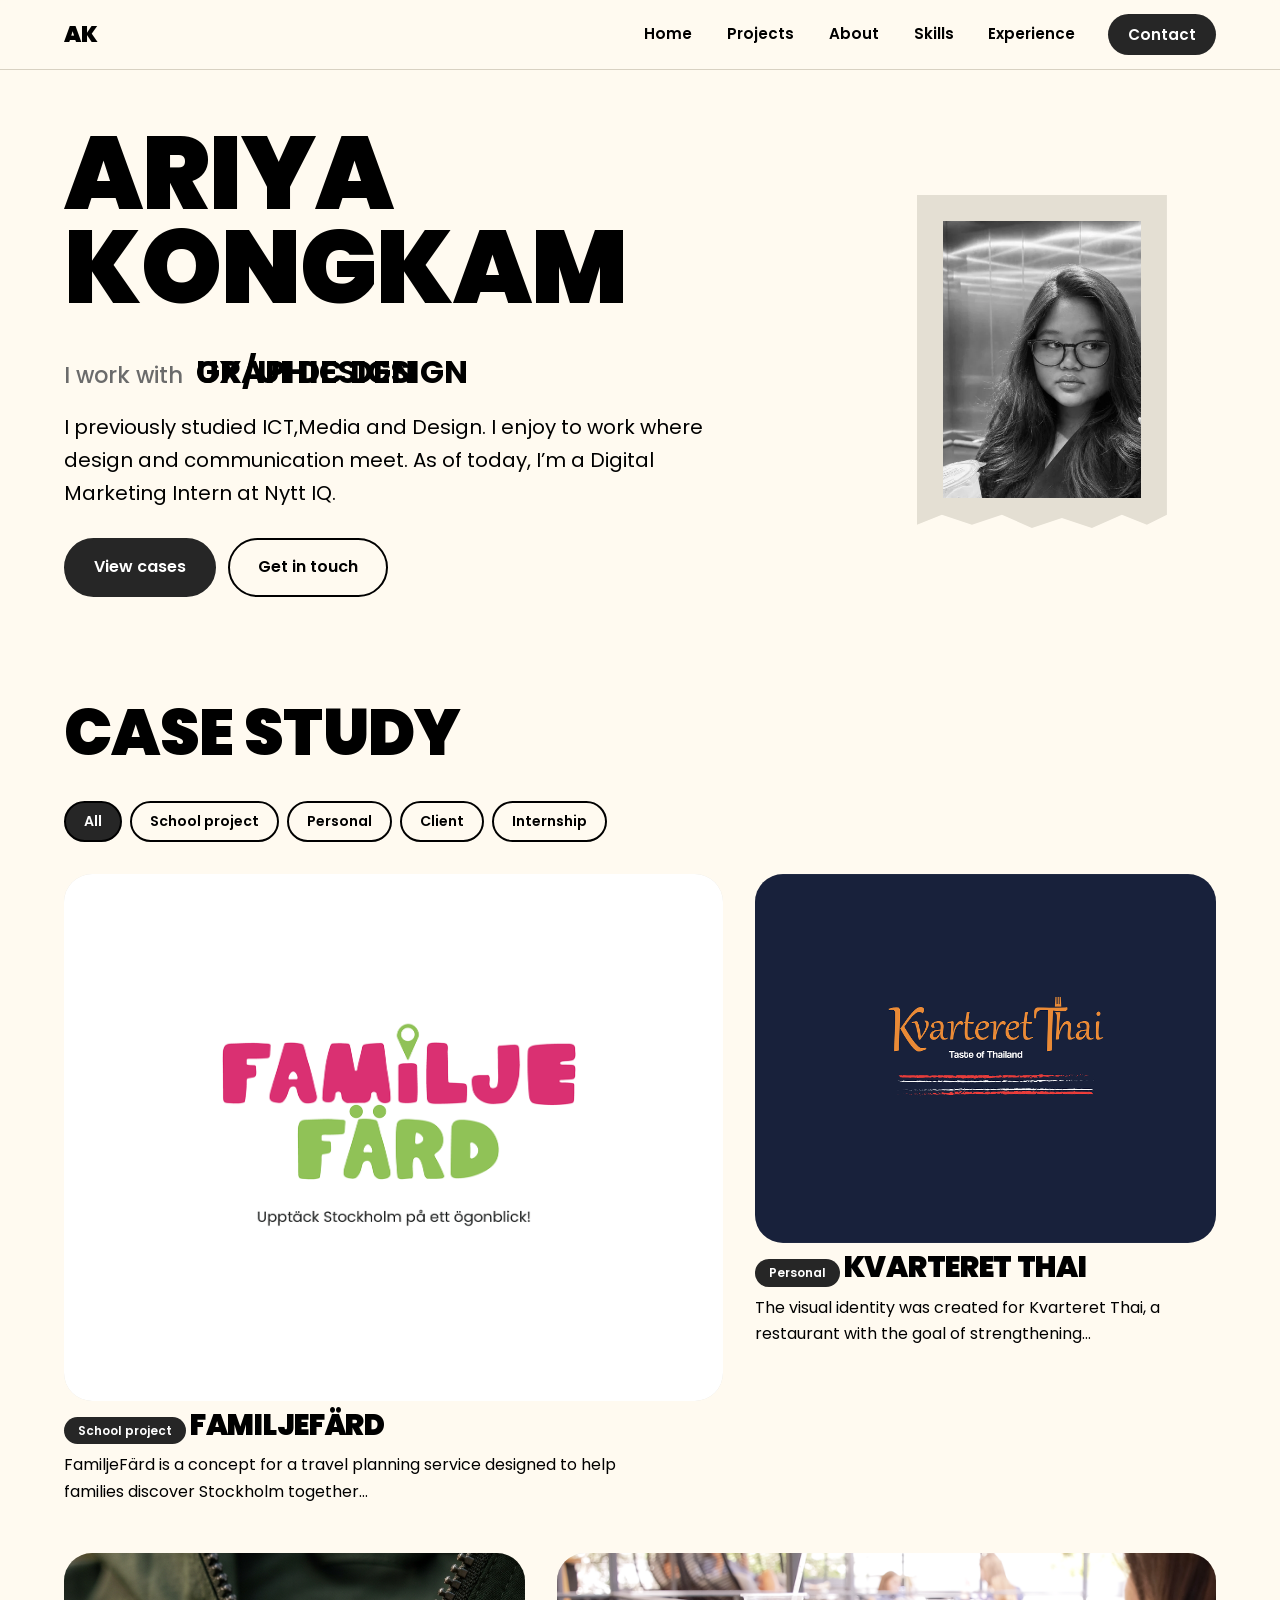
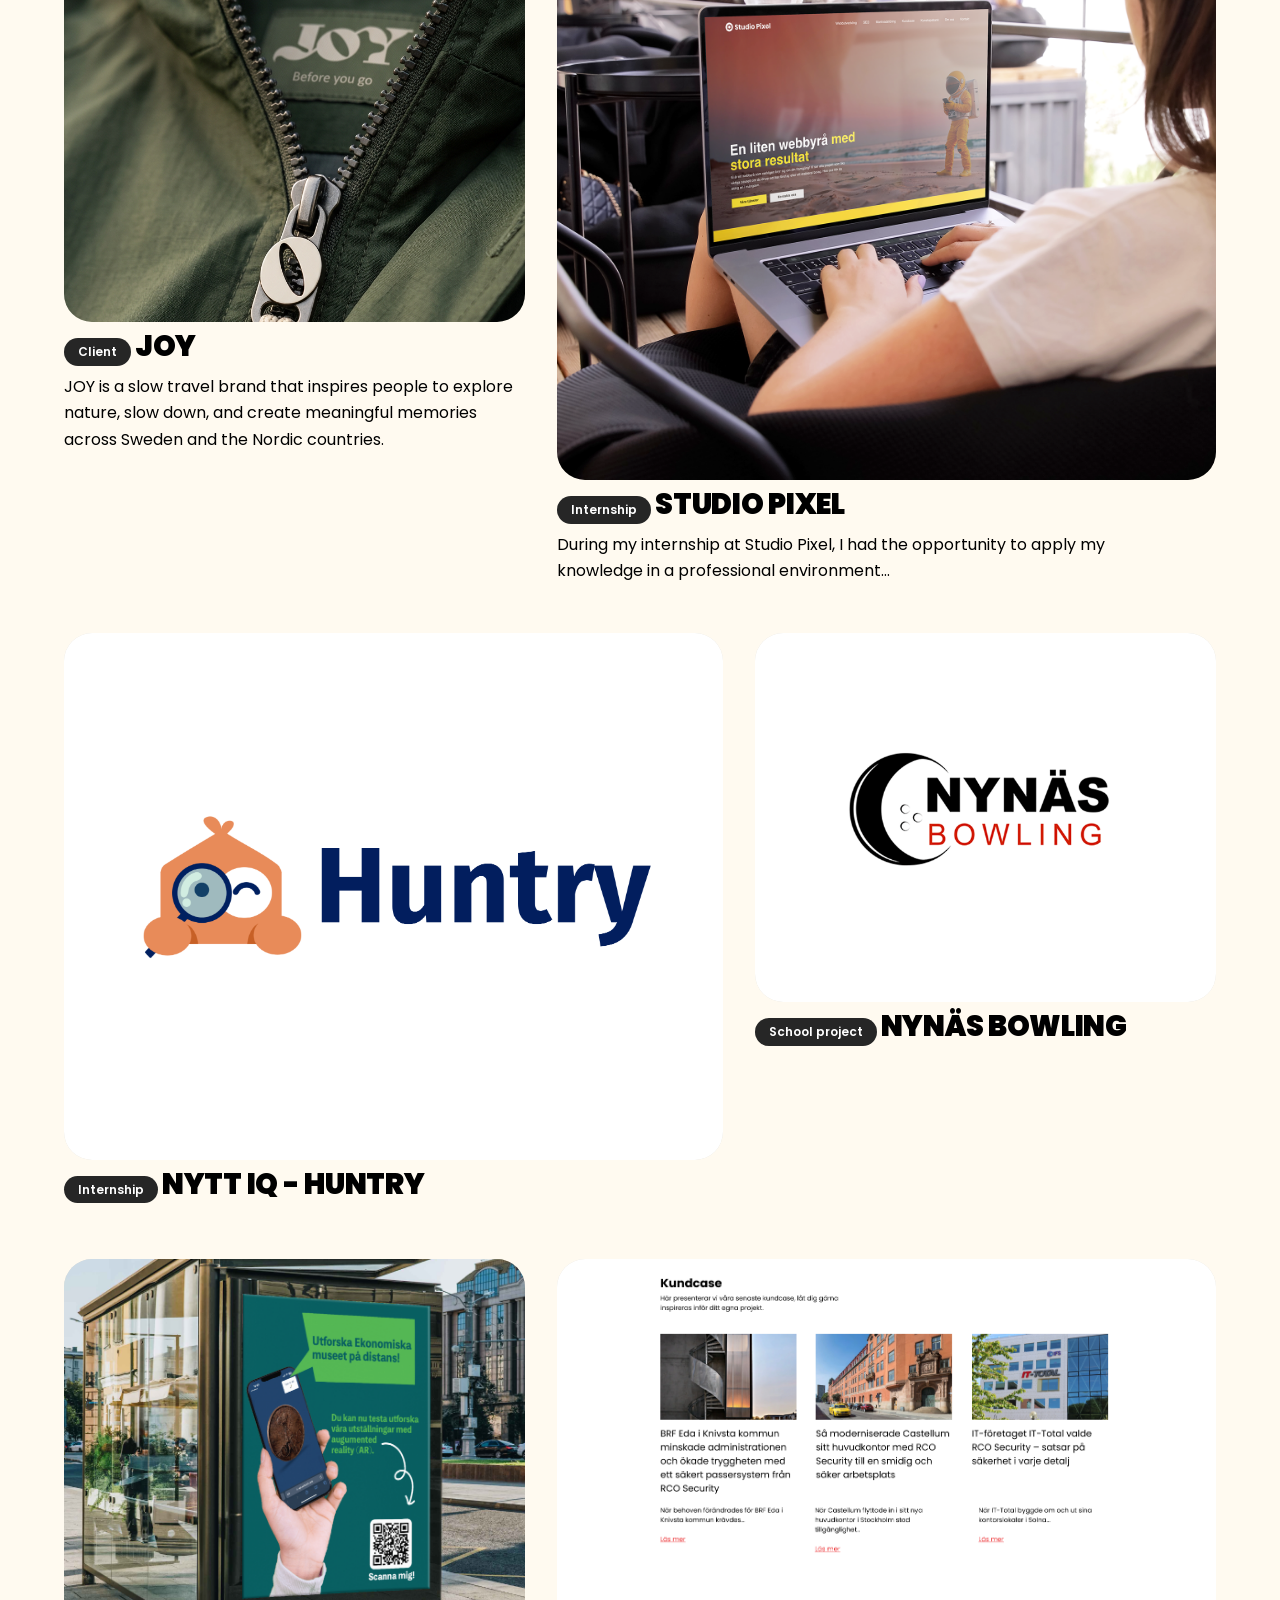
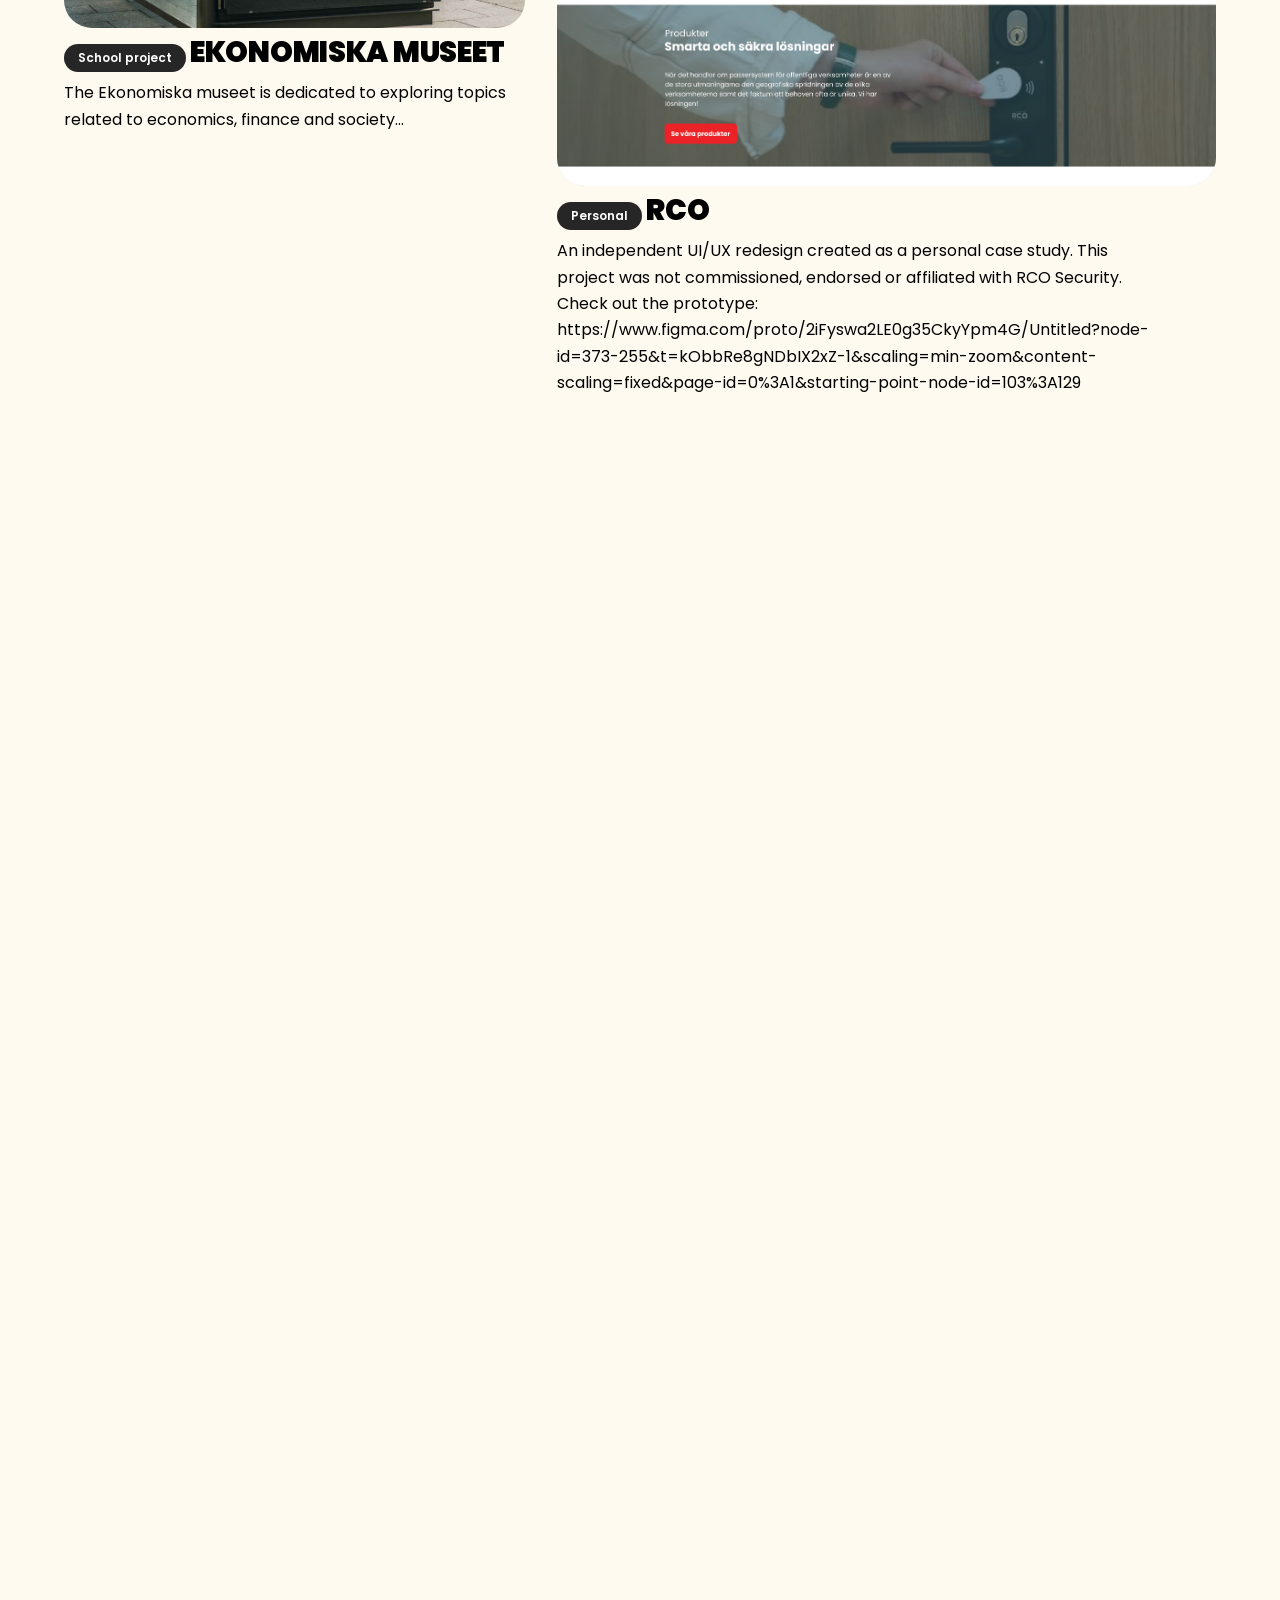
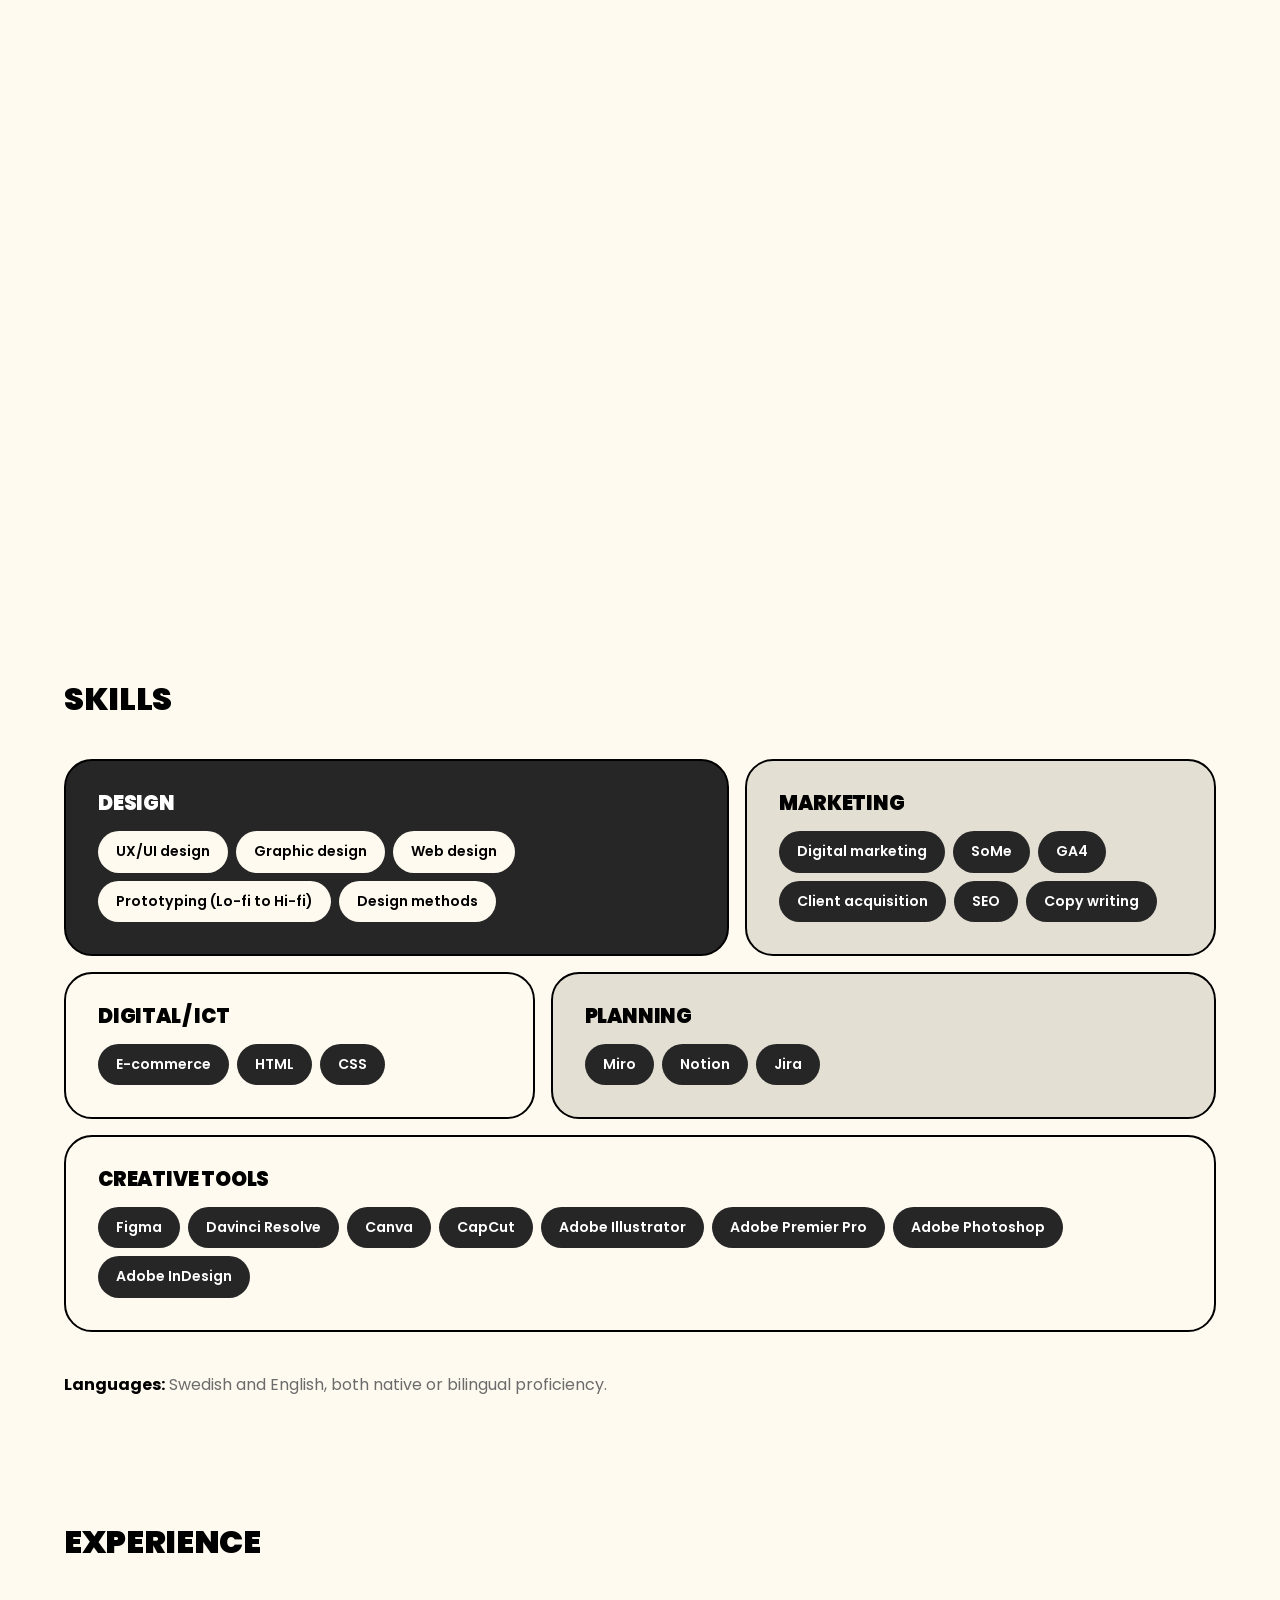
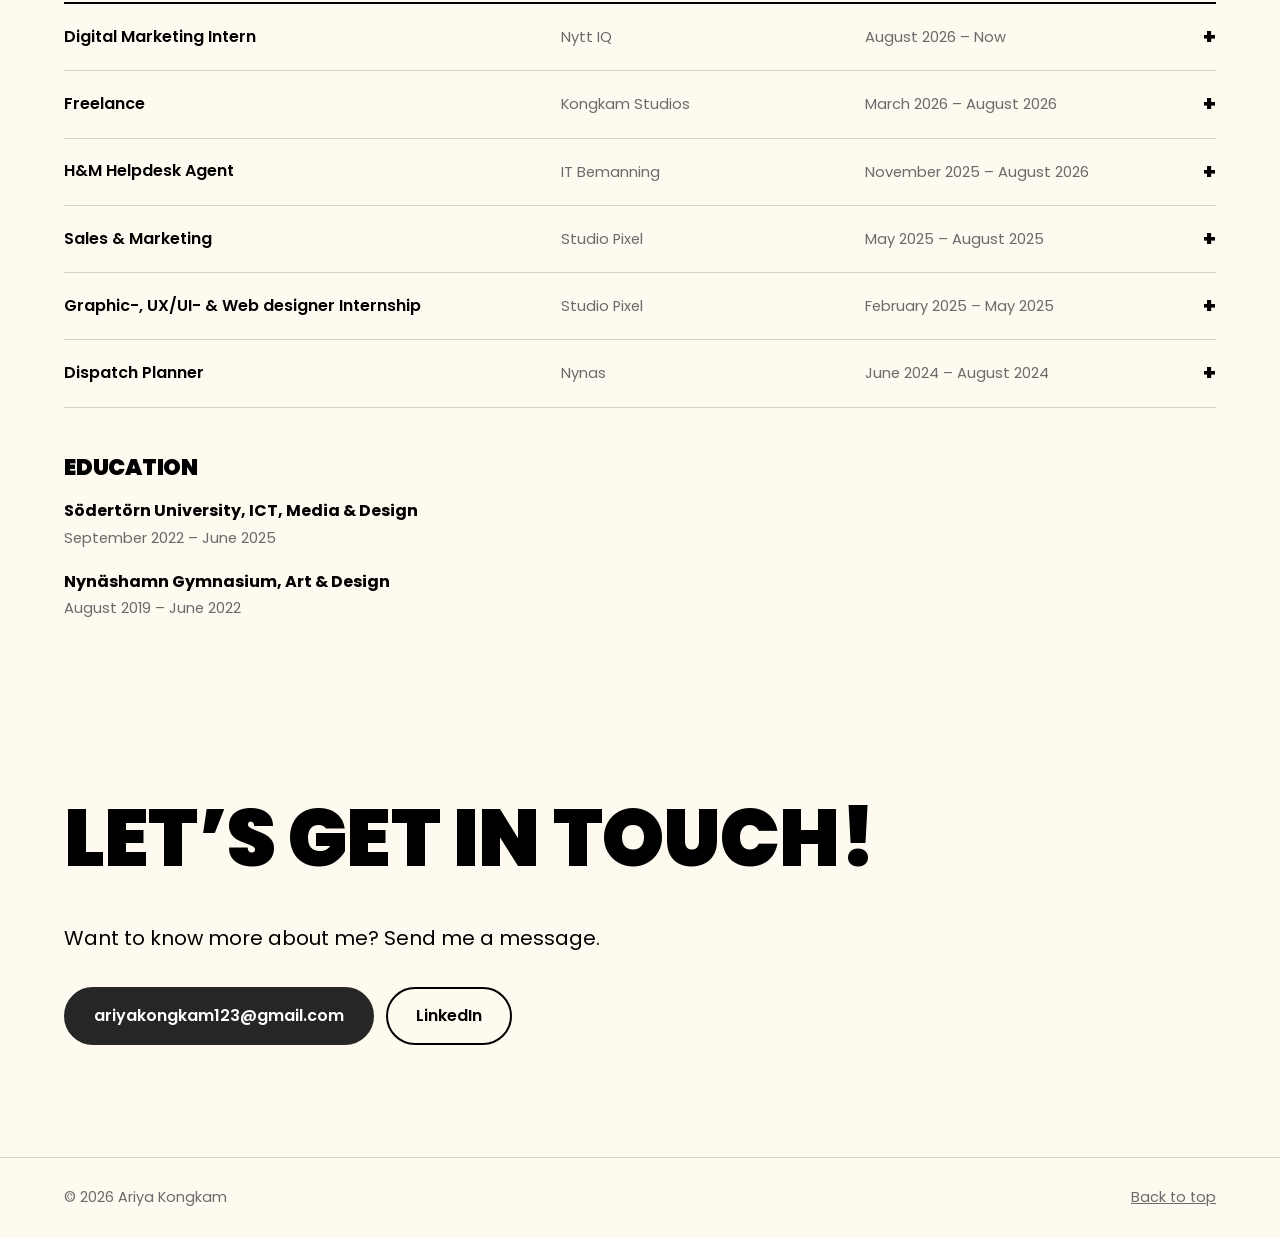
==== commit f8f7d093: "Update index.html" ====
--- a/index.html
+++ b/index.html
@@ -8,7 +8,6 @@
 <meta property="og:title" content="Ariya Kongkam | Portfolio">
 <meta property="og:description" content="UX/UI, graphic design and digital marketing.">
 <meta property="og:type" content="website">
-<!-- [WEBSITE URL] add <link rel="canonical" href="..."> and og:image once you have a domain -->
 <link rel="preconnect" href="https://fonts.googleapis.com">
 <link rel="preconnect" href="https://fonts.gstatic.com" crossorigin>
 <link href="https://fonts.googleapis.com/css2?family=Poppins:wght@400;500;600;800;900&display=swap" rel="stylesheet">
@@ -51,7 +50,7 @@
   </div>
   <div class="hero-photo" aria-hidden="false">
     <div class="paper">
-      <div class="photo"><img src="images/ariya.png" alt="Portrait of Ariya Kongkam"></div>
+      <div class="photo"><img src="ariya.png" alt="Portrait of Ariya Kongkam"></div>
     </div>
   </div>
 </section>
